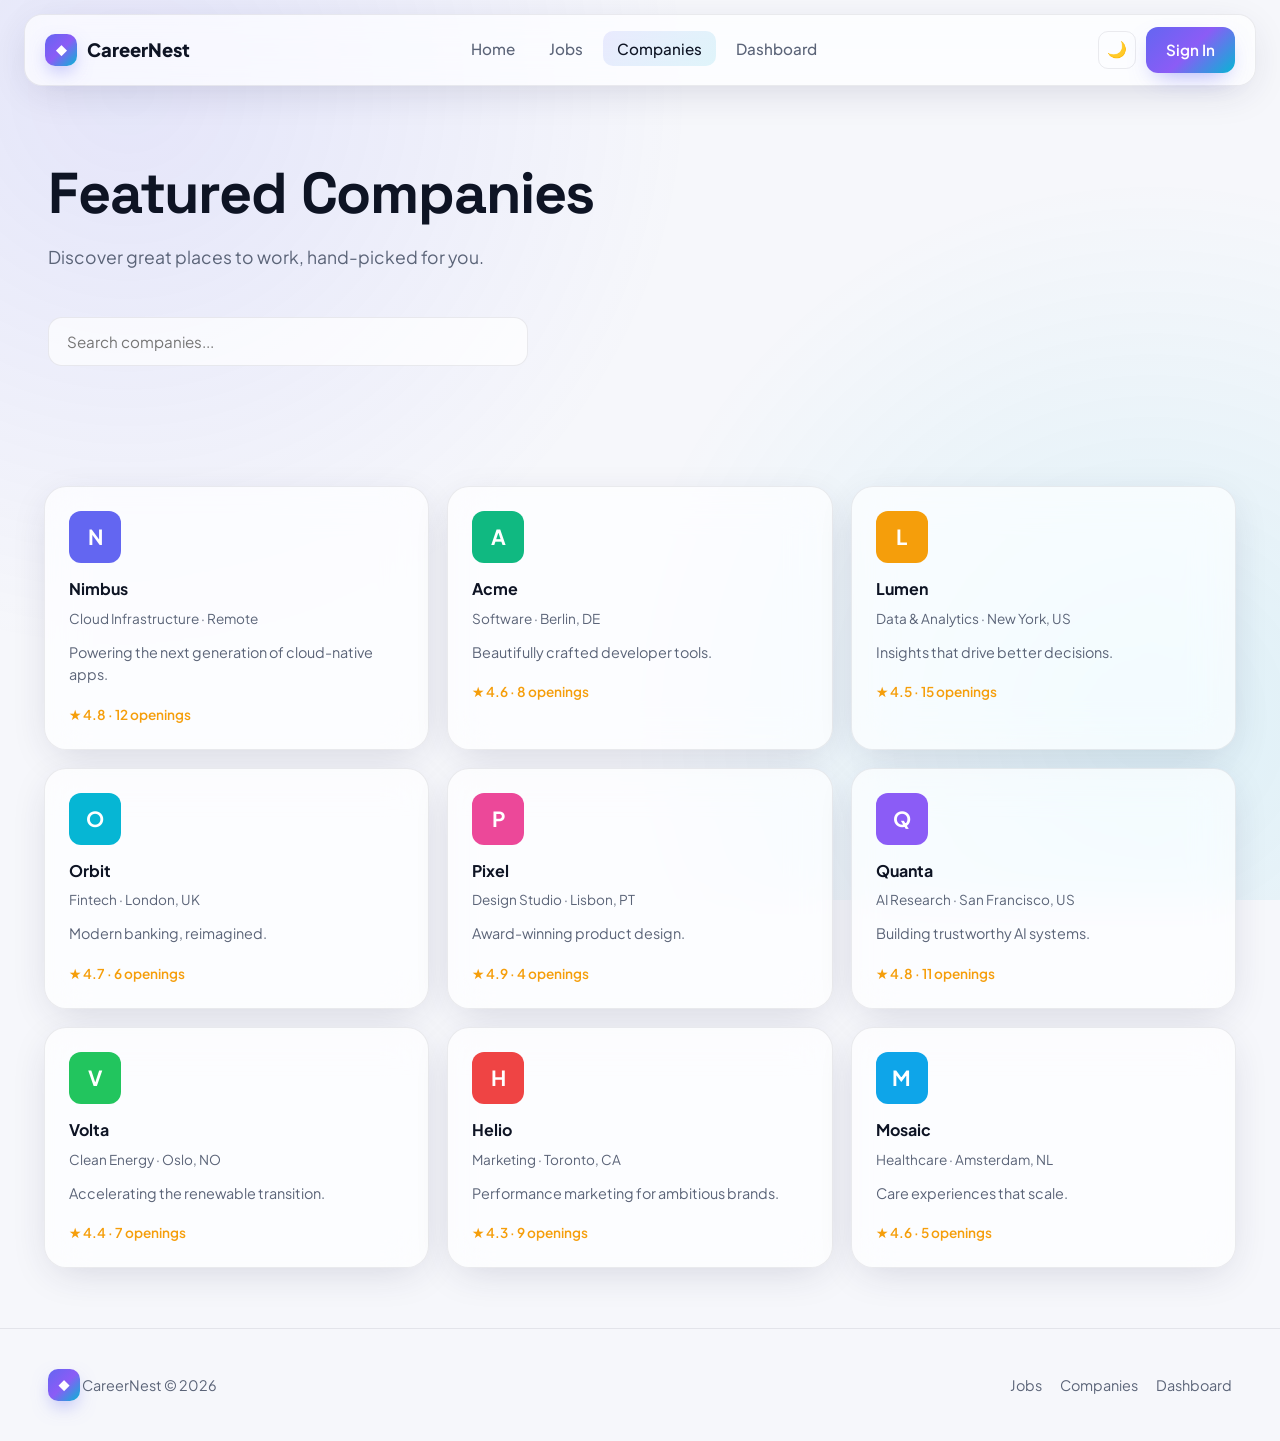
==== HTML/companies.html @ e5cb61f0 "Add files via upload" ====
<!DOCTYPE html>
<html lang="en" data-theme="light">
<head>
<meta charset="UTF-8" />
<meta name="viewport" content="width=device-width, initial-scale=1.0"/>
<title>Companies — CareerNest</title>
<meta name="description" content="Discover top companies hiring on CareerNest."/>
<link href="https://fonts.googleapis.com/css2?family=Plus+Jakarta+Sans:wght@400;500;600;700;800&family=Space+Grotesk:wght@500;600;700&display=swap" rel="stylesheet">
<link rel="stylesheet" href="/css/style.css">
<link rel="stylesheet" href="/css/responive.css">
</head>
<body>
<header class="nav-wrap">
  <nav class="nav glass">
    <a href="index.html" class="brand"><span class="brand-mark">◆</span><span>CareerNest</span></a>
    <ul class="nav-links" id="navLinks">
      <li><a href="index.html">Home</a></li>
      <li><a href="jobs.html">Jobs</a></li>
      <li><a href="companies.html" class="active">Companies</a></li>
      <li><a href="dashboard.html">Dashboard</a></li>
    </ul>
    <div class="nav-actions">
      <button id="themeToggle" class="icon-btn" aria-label="Toggle theme">🌙</button>
      <a href="dashboard.html" class="btn btn-primary">Sign In</a>
      <button id="hamburger" class="icon-btn hamburger" aria-label="Menu">☰</button>
    </div>
  </nav>
</header>
<section class="page-head">
  <div class="container">
    <h1>Featured Companies</h1>
    <p class="lead">Discover great places to work, hand-picked for you.</p>
    <input id="companySearch" class="company-search" type="text" placeholder="Search companies..."/>
  </div>
</section>
<section class="container section">
  <div id="companiesGrid" class="company-grid big"></div>
</section>
<footer class="footer">
  <div class="container foot-inner">
    <div><span class="brand-mark">◆</span> CareerNest © 2026</div>
    <div class="foot-links">
      <a href="jobs.html">Jobs</a><a href="companies.html">Companies</a><a href="dashboard.html">Dashboard</a>
    </div>
  </div>
</footer>
<button id="toTop" class="to-top" aria-label="Back to top">↑</button>
<script src="/js/app.js"></script>
<script src="/js/jobs.js"></script>
<script>
  const grid = document.getElementById('companiesGrid');
  function renderCompanies(list){
    grid.innerHTML = list.map(c => `
      <a href="jobs.html?company=${encodeURIComponent(c.name)}" class="company glass reveal">
        <div class="logo" style="background:${c.color}">${c.name[0]}</div>
        <strong>${c.name}</strong>
        <small>${c.industry} · ${c.location}</small>
        <p class="muted">${c.about}</p>
        <div class="rating">★ ${c.rating} · ${c.openings} openings</div>
      </a>
    `).join('');
    initReveal();
  }
  renderCompanies(COMPANIES);
  document.getElementById('companySearch').addEventListener('input', e => {
    const q = e.target.value.toLowerCase();
    renderCompanies(COMPANIES.filter(c => c.name.toLowerCase().includes(q) || c.industry.toLowerCase().includes(q)));
  });
</script>
</body>
</html>
---- css/style.css ----
/* === CareerNest Design System === */

:root{
  --bg: #f6f7fb;
  --bg-2: #ffffff;
  --surface: rgba(255,255,255,0.7);
  --surface-border: rgba(20,20,40,0.08);
  --text: #0e1424;
  --muted: #5b6478;
  --primary: #6366f1;
  --primary-2: #8b5cf6;
  --accent: #06b6d4;
  --success: #10b981;
  --danger: #ef4444;
  --warning: #f59e0b;
  --shadow: 0 10px 40px -10px rgba(40,40,80,0.18);
  --shadow-lg: 0 25px 60px -20px rgba(40,40,80,0.28);
  --grad: linear-gradient(135deg,#6366f1 0%, #8b5cf6 50%, #06b6d4 100%);
  --grad-soft: linear-gradient(135deg, rgba(99,102,241,0.12), rgba(6,182,212,0.12));
  --radius: 14px;
  --radius-lg: 22px;
  --transition: 250ms cubic-bezier(.4,0,.2,1);
}
[data-theme="dark"]{
  --bg: #0a0e1a;
  --bg-2: #111726;
  --surface: rgba(20,26,44,0.6);
  --surface-border: rgba(255,255,255,0.08);
  --text: #e8ecf5;
  --muted: #8b94ab;
  --shadow: 0 10px 40px -10px rgba(0,0,0,0.5);
  --shadow-lg: 0 25px 60px -20px rgba(0,0,0,0.7);
  --grad-soft: linear-gradient(135deg, rgba(99,102,241,0.18), rgba(6,182,212,0.18));
}
*{
    box-sizing:border-box;
    margin:0;
    padding:0;
}
html{
    scroll-behavior:smooth;
}
body{
  font-family:'Plus Jakarta Sans',system-ui,sans-serif;
  background:var(--bg);
  color:var(--text);
  line-height:1.55;
  min-height:100vh;
  overflow-x:hidden;
  transition:background var(--transition), color var(--transition);
}
body::before{
  content:"";
  position:fixed;
  inset:0;
  z-index:-1;
  background:
    radial-gradient(circle at 10% 10%, rgba(99,102,241,0.12), transparent 40%),
    radial-gradient(circle at 90% 80%, rgba(6,182,212,0.10), transparent 40%);
  pointer-events:none;
}
h1,
h2,
h3,
h4{
    font-family:'Space Grotesk',sans-serif;
    font-weight:700;
    letter-spacing:-0.02em;
    line-height:1.15;
}
h1{
    font-size:clamp(2.2rem, 5vw, 3.6rem);
}
h2{
    font-size:clamp(1.6rem, 3vw, 2.2rem);
}
a{
    color:inherit;
    text-decoration:none;
    transition:color var(--transition);
}
.muted{
    color:var(--muted);
}
.small{
    font-size:0.85rem;
}

/* Custom scrollbar */
::-webkit-scrollbar{
    width:10px;
    height:10px;
}
::-webkit-scrollbar-track{
    background:transparent;
}
::-webkit-scrollbar-thumb{
    background:linear-gradient(
        180deg,var(--primary),
        var(--primary-2));
    border-radius:10px;
}
.container{
    max-width:1240px;
    margin:0 auto;
    padding:0 24px;
}

/* Glass */
.glass{
  background:var(--surface);
  border:1px solid var(--surface-border);
  backdrop-filter: blur(20px) saturate(160%);
  -webkit-backdrop-filter: blur(20px) saturate(160%);
  border-radius:var(--radius-lg);
  box-shadow:var(--shadow);
}

/* NAV */
.nav-wrap{
    position:sticky;
    top:0;
    z-index:50;
    padding:14px 24px;
}
.nav{
  max-width:1240px;
  margin:0 auto;
  display:flex;
  align-items:center;
  justify-content:space-between;
  padding:12px 20px;
  border-radius:18px;
}
.brand{
    display:flex;
    align-items:center;
    gap:10px;
    font-weight:800;
    font-size:1.15rem;
}
.brand-mark{
  display:inline-grid;
  place-items:center;
  width:32px;
  height:32px;
  background:var(--grad);
  color:white;
  border-radius:10px;
  font-size:.9rem;
  box-shadow:0 8px 20px -6px rgba(99,102,241,0.6);
}
.nav-links{
    list-style:none;
    display:flex;
    gap:6px;
}
.nav-links a{
  padding:8px 14px;
  border-radius:10px;
  font-weight:500;
  font-size:0.95rem;
  color:var(--muted);
}
.nav-links a:hover{
    color:var(--text);
    background:var(--grad-soft);
}
.nav-links a.active{
    color:var(--text);
    background:var(--grad-soft);
}
.nav-actions{
    display:flex;
    align-items:center;
    gap:10px;
}
.icon-btn{
  width:38px;
  height:38px;
  border-radius:10px;
  border:1px solid var(--surface-border);
  background:transparent;
  cursor:pointer;
  font-size:1rem;
  color:var(--text);
  transition:all var(--transition);
}
.icon-btn:hover{
    background:var(--grad-soft);
}
.hamburger{
    display:none;
}

/* Buttons */
.btn{
  display:inline-flex;
  align-items:center;
  justify-content:center;
  gap:8px;
  padding:11px 20px;
  border-radius:12px;
  font-weight:600;
  font-size:0.95rem;
  border:none;
  cursor:pointer;
  transition:transform var(--transition), 
  box-shadow var(--transition), 
  background var(--transition);
}
.btn-primary{
    background:var(--grad);
    color:white;
    box-shadow:0 10px 24px -10px rgba(99,102,241,0.6);
}
.btn-primary:hover{
    transform:translateY(-2px);
    box-shadow:0 14px 30px -10px rgba(99,102,241,0.75);
}
.btn-ghost{
    background:transparent;
    color:var(--text);
    border:1px solid var(--surface-border);
}
.btn-ghost:hover{
    background:var(--grad-soft);
}
.btn-danger{
    background:rgba(239,68,68,0.12);
    color:var(--danger);
    border:1px solid rgba(239,68,68,0.3);
}
.btn-danger:hover{
    background:rgba(239,68,68,0.2);
}

/* HERO */
.hero{
    position:relative;
    padding:60px 0 80px;
    overflow:hidden;
}
.hero-bg{
  position:absolute;
  inset:0;
  z-index:-1;
  background:
    radial-gradient(800px 400px at 20% 30%, rgba(99,102,241,0.18), transparent 70%),
    radial-gradient(700px 350px at 80% 60%, rgba(6,182,212,0.15), transparent 70%);
}
.hero-inner{
    display:grid;
    grid-template-columns:1.2fr 0.8fr;
    gap:60px;
    align-items:center;
}
.pill{
  display:inline-block;
  padding:6px 14px;
  border-radius:999px;
  background:var(--grad-soft);
  font-size:0.85rem;
  font-weight:600;
  margin-bottom:20px;
  border:1px solid var(--surface-border);
}
.grad{
    background:var(--grad);
    -webkit-background-clip:text;
    background-clip:text;
    color:transparent;
}
.lead{
    color:var(--muted);
    font-size:1.1rem;
    margin:18px 0 28px;
    max-width:560px;
}
.search-card{
  display:grid;
  grid-template-columns:1fr 1fr auto;
  gap:8px;
  padding:10px;
  border-radius:18px;
  align-items:center;
}
.search-field{
    display:flex;
    align-items:center;
    gap:8px;
    padding:8px 14px;
    border-radius:12px;
}
.search-field span{
    font-size:1rem;
    opacity:0.7;
}
.search-field input{
    flex:1;
    border:none;
    background:transparent;
    font-size:0.95rem;
    color:var(--text);
    outline:none;
    font-family:inherit;
}
.search-btn{
    padding:14px 24px;
}
.tags{
    display:flex;
    gap:10px;
    align-items:center;
    margin-top:20px;
    flex-wrap:wrap;
}
.tag-label{
    font-size:0.85rem;
    color:var(--muted);
}
.tags a{
  padding:5px 12px;
  border-radius:8px;
  font-size:0.85rem;
  background:var(--surface);
  border:1px solid var(--surface-border);
}
.tags a:hover{
    background:var(--grad-soft);
}
.hero-card{
    padding:24px;
    display:flex;
    flex-direction:column;
    gap:12px;
}
.mini-job{
  display:grid;
  grid-template-columns:auto 1fr auto;
  gap:14px;
  align-items:center;
  padding:14px;
  border-radius:14px;
  background:var(--bg-2);
  border:1px solid var(--surface-border);
  transition:transform var(--transition);
}
.mini-job:hover{
    transform:translateX(4px);
}
.mini-job small{
    display:block;
    color:var(--muted);
    font-size:0.8rem;
}
.logo{
  width:42px;
  height:42px;
  border-radius:12px;
  display:grid;
  place-items:center;
  color:white;
  font-weight:700;
  font-size:1.1rem;
  flex-shrink:0;
}
.badge{
  padding:4px 10px;
  border-radius:8px;
  font-size:0.7rem;
  font-weight:700;
  background:rgba(16,185,129,0.15);
  color:var(--success);
}
.badge.alt{
    background:rgba(245,158,11,0.15);
    color:var(--warning);
}

/* STATS */
.stats{
  display:grid;
  grid-template-columns:repeat(4,1fr);
  gap:18px;
  margin-top:-40px;
  position:relative;
  z-index:1;
}
.stat{
    padding:24px;
    text-align:center;
}
.stat h3{
    font-size:2.2rem;
    background:var(--grad);
    -webkit-background-clip:text;
    background-clip:text;
    color:transparent;
}
.stat p{
    color:var(--muted);
    font-size:0.9rem;
    margin-top:4px;
}

/* SECTIONS */
.section{
    padding:80px 24px 0;
}
.section-head{
    margin-bottom:32px;
    text-align:center;
}
.section-head p{
    color:var(--muted);
    margin-top:8px;
}

/* CATEGORIES */
.cat-grid{
    display:grid;
    grid-template-columns:repeat(4,1fr);
    gap:18px;
}
.cat{
  padding:24px;
  border-radius:var(--radius-lg);
  text-align:left;
  background:var(--bg-2);
  border:1px solid var(--surface-border);
  display:flex;
  flex-direction:column;
  gap:6px;
  transition:transform var(--transition), 
  box-shadow var(--transition);
}
.cat:hover{
    transform:translateY(-6px);
    box-shadow:var(--shadow-lg);
}
.cat-ico{
    font-size:2rem;
    margin-bottom:8px;
}
.cat small{
    color:var(--muted);
    font-size:0.85rem;
}

/* COMPANIES */
.company-grid{
    display:grid;
    grid-template-columns:repeat(3,1fr);
    gap:18px;
}
.company-grid.big{
    grid-template-columns:repeat(3,1fr);
}
.company{
  padding:24px;
  display:flex;
  flex-direction:column;
  gap:6px;
  transition:transform var(--transition), 
  box-shadow var(--transition);
}
.company:hover{
    transform:translateY(-6px);
    box-shadow:var(--shadow-lg)}
.company .logo{
    width:52px;
    height:52px;
    font-size:1.3rem;
    margin-bottom:8px;
}
.company small{
    color:var(--muted);
    font-size:0.85rem;
}
.company p{
    margin-top:6px;
    font-size:0.9rem;
}
.rating{
    margin-top:12px;
    font-size:0.85rem;
    color:var(--warning);
    font-weight:600;
}

/* CTA */
.cta{
  margin-top:80px;
  padding:48px;
  display:flex;
  justify-content:space-between;
  align-items:center;
  gap:24px;
  background:var(--grad);
  color:white;
  border:none;
  flex-wrap:wrap;
}
.cta h2{
    color:white;
}
.cta p{
    opacity:0.9;
    margin-top:8px;
}
.cta-actions{
    display:flex;
    gap:12px;
}
.cta .btn-primary{
    background:white;
    color:var(--primary);
}
.cta .btn-ghost{
    color:white;
    border-color:rgba(255,255,255,0.4);
}
.cta .btn-ghost:hover{
    background:rgba(255,255,255,0.15);
}

/* PAGE HEAD */
.page-head{
    padding:60px 24px 40px;
}
.page-head h1{
    margin-bottom:8px;
}
.company-search{
  width:100%;
  max-width:480px;
  margin-top:18px;
  padding:14px 18px;
  border-radius:14px;
  border:1px solid var(--surface-border);
  background:var(--surface);
  color:var(--text);
  font-family:inherit;
  font-size:0.95rem;
  outline:none;
}

/* JOBS LAYOUT */
.jobs-layout{
    display:grid;
    grid-template-columns:280px 1fr;
    gap:28px;
    padding-bottom:80px;
}
.filters{
    padding:24px;
    height:max-content;
    position:sticky;
    top:90px;
}
.filters h3{
    margin-bottom:16px;
}
.filters label{
    display:block;
    font-size:0.85rem;
    font-weight:600;
    margin:14px 0 6px;
    color:var(--muted);
}
.filters input[type=text],
.filters select{
  width:100%;
  padding:10px 12px;
  border-radius:10px;
  border:1px solid var(--surface-border);
  background:var(--bg-2);
  color:var(--text);
  font-family:inherit;
  font-size:0.9rem;
  outline:none;
}
.filters input[type=range]{
    width:100%;
    accent-color:var(--primary);
}
.chips{
    display:flex;
    flex-wrap:wrap;
    gap:6px;
}
.chip{
  padding:6px 12px;
  border-radius:8px;
  font-size:0.8rem;
  font-weight:600;
  background:var(--bg-2);
  border:1px solid var(--surface-border);
  color:var(--text);
  cursor:pointer;
  transition:all var(--transition);
  font-family:inherit;
}
.chip:hover{
    background:var(--grad-soft);
}
.chip.active{
    background:var(--grad);
    color:white;
    border-color:transparent;
}
.chip.mini{
    font-size:0.72rem;
    padding:4px 8px;
    cursor:default;
}
#clearFilters{
    width:100%;
    margin-top:18px;
}
.list-head{
    display:flex;
    justify-content:space-between;
    align-items:center;
    margin-bottom:18px;
    color:var(--muted);
    font-size:0.9rem;
}
.sort{
    padding:8px 12px;
    border-radius:10px;
    border:1px solid var(--surface-border);
    background:var(--bg-2);
    color:var(--text);
    font-family:inherit;
    font-size:0.85rem;
    outline:none;
}
.job-list{
    display:flex;
    flex-direction:column;
    gap:14px;
}
.job-list.small{
    gap:10px;
}
.job{
  padding:20px;
  display:grid;
  grid-template-columns:1fr auto;
  gap:16px;
  align-items:center;
  transition:transform var(--transition), 
  box-shadow var(--transition);
  animation: fadeUp 0.4s ease both;
}
.job:hover{
    transform:translateY(-3px);
    box-shadow:var(--shadow-lg);
}
.job-head{
    display:flex;
    align-items:center;
    gap:14px;
}
.job-head strong{
    font-size:1.05rem;
    display:block;
}
.job-head small{
    color:var(--muted);
    font-size:0.85rem;
}
.job-meta{
    display:flex;
    flex-wrap:wrap;
    gap:6px;
    margin-top:8px;
}
.job-actions{
    display:flex;
    gap:8px;
    align-items:center;
}
.bookmark{
  width:38px;
  height:38px;
  border-radius:10px;
  border:1px solid var(--surface-border);
  background:transparent;
  cursor:pointer;
  font-size:1.1rem;
  color:var(--muted);
  transition:all var(--transition);
}
.bookmark:hover{
    color:var(--primary);
}
.bookmark.active{
    color:var(--primary);
    background:var(--grad-soft);
    border-color:transparent;
}
.empty{
    text-align:center;
    padding:60px;
    color:var(--muted);
    font-size:1rem;
}
.job.small{
    display:flex;
    flex-direction:column;
    align-items:stretch;
    gap:10px;
    padding:14px;
}
.job.small .job-actions{
    justify-content:flex-end;
}

/* MODAL */
.modal-backdrop{
  position:fixed;
  inset:0;
  z-index:100;
  background:rgba(10,14,26,0.7);
  backdrop-filter:blur(8px);
  display:flex;
  align-items:center;
  justify-content:center;
  padding:24px;
  animation:fadeIn 0.25s ease;
}
.modal{
  max-width:720px;
  width:100%;
  max-height:90vh;
  overflow-y:auto;
  padding:36px;
  position:relative;
  animation:scaleIn 0.3s ease;
}
.modal-close{
  position:absolute;
  top:16px;
  right:16px;
  width:34px;
  height:34px;
  border:none;
  background:var(--bg-2);
  border-radius:10px;
  cursor:pointer;
  font-size:1rem;
  color:var(--text);
}
.hidden{
    display:none !important;
}
.modal h2{
    margin-bottom:8px;
}
.modal h4{
    margin-top:20px;
    margin-bottom:8px;
    font-size:1rem;
}
.modal ul{
    padding-left:20px;
    color:var(--muted);
}
.modal ul li{
    margin-bottom:4px;
}
.modal-head{
    display:flex;
    gap:16px;
    align-items:center;
    margin-bottom:16px;
}
.modal-meta{
    display:flex;
    flex-wrap:wrap;
    gap:8px;
    margin:12px 0;
}
.modal-cta{
    margin-top:24px;
    display:flex;
    gap:10px;
}
.apply-form{
    display:flex;
    flex-direction:column;
    gap:14px;
    margin-top:18px;
}
.apply-form label{
    display:flex;
    flex-direction:column;
    gap:6px;
    font-weight:600;
    font-size:0.9rem;
}
.apply-form input,
.apply-form textarea{
  padding:11px 14px;
  border-radius:10px;
  border:1px solid var(--surface-border);
  background:var(--bg-2);
  color:var(--text);
  font-family:inherit;
  font-size:0.95rem;
  outline:none;
  transition:border-color var(--transition);
}
.apply-form input:focus,
.apply-form textarea:focus{
    border-color:var(--primary);
}
.success{
    padding:16px;
    border-radius:12px;
    background:rgba(16,185,129,0.12);
    color:var(--success);
    text-align:center;
    margin-top:16px;
    font-weight:600;
}

/* TABS */
.tabs{
    display:flex;
    gap:8px;
    margin-bottom:24px;
    flex-wrap:wrap;
}
.tab{
  padding:10px 18px;
  border-radius:12px;
  border:1px solid var(--surface-border);
  background:var(--surface);
  cursor:pointer;
  font-weight:600;
  font-family:inherit;
  color:var(--text);
  transition:all var(--transition);
}
.tab.active{
    background:var(--grad);
    color:white;
    border-color:transparent;
}

/* DASHBOARD */
.dash-grid{
    display:grid;
    grid-template-columns:320px 1fr;
    gap:28px;
    padding-bottom:60px;
}
.profile{
    padding:28px;
    text-align:center;
    position:sticky;
    top:90px;
    height:max-content;
}
.avatar{
  width:80px;
  height:80px;
  border-radius:50%;
  margin:0 auto 14px;
  background:var(--grad);
  color:white;
  display:grid;
  place-items:center;
  font-size:1.6rem;
  font-weight:700;
}
.profile-stats{
    display:flex;
    justify-content:space-around;
    margin:20px 0;
    padding:14px 0;
    border-top:1px solid var(--surface-border);
    border-bottom:1px solid var(--surface-border);
}
.profile-stats strong{
    display:block;
    font-size:1.4rem;
    color:var(--primary);
}
.profile-stats small{
    color:var(--muted);
    font-size:0.8rem;
}
.upload{
  display:block;
  padding:12px;
  border-radius:12px;
  border:2px dashed var(--surface-border);
  cursor:pointer;
  font-weight:600;
  transition:all var(--transition);
}
.upload:hover{
    border-color:var(--primary);
    background:var(--grad-soft);
}
.post-form{
    padding:24px;
    display:flex;
    flex-direction:column;
    gap:12px;
    height:max-content;
    position:sticky;
    top:90px;
}
.post-form h3{
    margin-bottom:8px;
}
.post-form label{
    display:flex;
    flex-direction:column;
    gap:6px;
    font-weight:600;
    font-size:0.85rem;
}
.post-form input,
.post-form select,
.post-form textarea{
  padding:10px 12px;
  border-radius:10px;
  border:1px solid var(--surface-border);
  background:var(--bg-2);
  color:var(--text);
  font-family:inherit;
  font-size:0.9rem;
  outline:none;
}
.post-form .row{
    display:grid;
    grid-template-columns:1fr 1fr;
    gap:12px;
}

/* TOAST */
.toast{
  position:fixed;
  bottom:24px;
  left:50%;
  transform:translateX(-50%);
  padding:14px 24px;
  background:var(--text);
  color:var(--bg);
  border-radius:12px;
  font-weight:600;
  z-index:200;
  box-shadow:var(--shadow-lg);
  animation:fadeUp 0.3s ease;
}

/* BACK TO TOP */
.to-top{
  position:fixed;
  bottom:24px;
  right:24px;
  width:48px;
  height:48px;
  border-radius:50%;
  border:none;
  background:var(--grad);
  color:white;
  font-size:1.3rem;
  cursor:pointer;
  opacity:0;
  pointer-events:none;
  transition:opacity var(--transition), 
  transform var(--transition);
  box-shadow:0 10px 24px -8px rgba(99,102,241,0.6);
  z-index:40;
}
.to-top.visible{
    opacity:1;
    pointer-events:auto;
}
.to-top:hover{
    transform:translateY(-4px);
}

/* FOOTER */
.footer{
    padding:40px 24px;
    margin-top:60px;
    border-top:1px solid var(--surface-border);
}
.foot-inner{
    display:flex;
    justify-content:space-between;
    align-items:center;
    flex-wrap:wrap;
    gap:16px;
    color:var(--muted);
    font-size:0.9rem;
}
.foot-links{
    display:flex;
    gap:18px;
}
.foot-links a:hover{
    color:var(--text);
}

/* REVEAL */
.reveal{
    opacity:0;
    transform:translateY(20px);
    transition:opacity 0.6s ease, transform 0.6s ease;
}
.reveal.visible{
    opacity:1;
    transform:translateY(0);
}

/* ANIMATIONS */
@keyframes fadeUp{
    from{
        opacity:0;
        transform:translateY(10px);
    }
    to{
        opacity:1;
        transform:translateY(0);
    }
}
@keyframes fadeIn{
    from{
        opacity:0;
    }
    to{
        opacity:1;
    }
}
@keyframes scaleIn{
    from{
        opacity:0;
        transform:scale(0.95);
    }
    to{
        opacity:1;
        transform:scale(1);
    }
}
---- css/responive.css ----
/* === Responsive === */

@media (max-width: 1024px){
    .hero-inner{
      grid-template-columns:1fr;
      gap:40px;
  }
    .stats{
      grid-template-columns:repeat(2,1fr);
  }
    .cat-grid{
      grid-template-columns:repeat(3,1fr);
  }
    .company-grid, 
    .company-grid.big{
      grid-template-columns:repeat(2,1fr);
  }
    .jobs-layout{
      grid-template-columns:1fr;
  }
    .filters{
      position:static;
  }
    .dash-grid{
      grid-template-columns:1fr;
  }
    .profile, 
    .post-form{
      position:static;
  }
}
@media (max-width: 720px){
    .nav-links{
    position:absolute;
    top:70px;
    left:24px;
    right:24px;
    flex-direction:column;
    background:var(--bg-2);
    border:1px solid var(--surface-border);
    border-radius:14px;
    padding:14px;
    gap:4px;
    display:none;
    box-shadow:var(--shadow-lg);
  }
    .nav-links.open{
      display:flex;
      animation:fadeUp 0.25s ease;
  }
    .nav-links a{
      display:block;
      padding:10px 14px;
  }
    .hamburger{
      display:grid;
      place-items:center;
  }
    .nav-actions .btn{
      display:none;
  }
    .search-card{
      grid-template-columns:1fr;
  }
    .search-btn{
      width:100%;
  }
    .stats{
      grid-template-columns:repeat(2,1fr);
      margin-top:0;
  }
    .stat h3{
      font-size:1.7rem;
  }
    .cat-grid{
      grid-template-columns:repeat(2,1fr);
  }
    .company-grid, 
    .company-grid.big{
      grid-template-columns:1fr;
  }
    .cta{
      flex-direction:column;
      text-align:center;
      padding:32px;
  }
    .cta-actions{
      width:100%;
      justify-content:center;
      flex-wrap:wrap;
  }
    .job{
      grid-template-columns:1fr;
      align-items:flex-start;
  }
    .job-actions{
      justify-content:flex-start;
      flex-wrap:wrap;
  }
    .modal{
      padding:24px;
  }
    .section{
      padding:60px 24px 0;
  }
    .hero{
      padding:30px 0 60px;
  }
}
@media (max-width: 420px){
    .nav-actions .icon-btn{
      width:36px;
      height:36px;
  }
    .brand span:last-child{
      display:none;
  }
    h1{
      font-size:2rem;
  }
    .stats{
      grid-template-columns:1fr;
  }
}
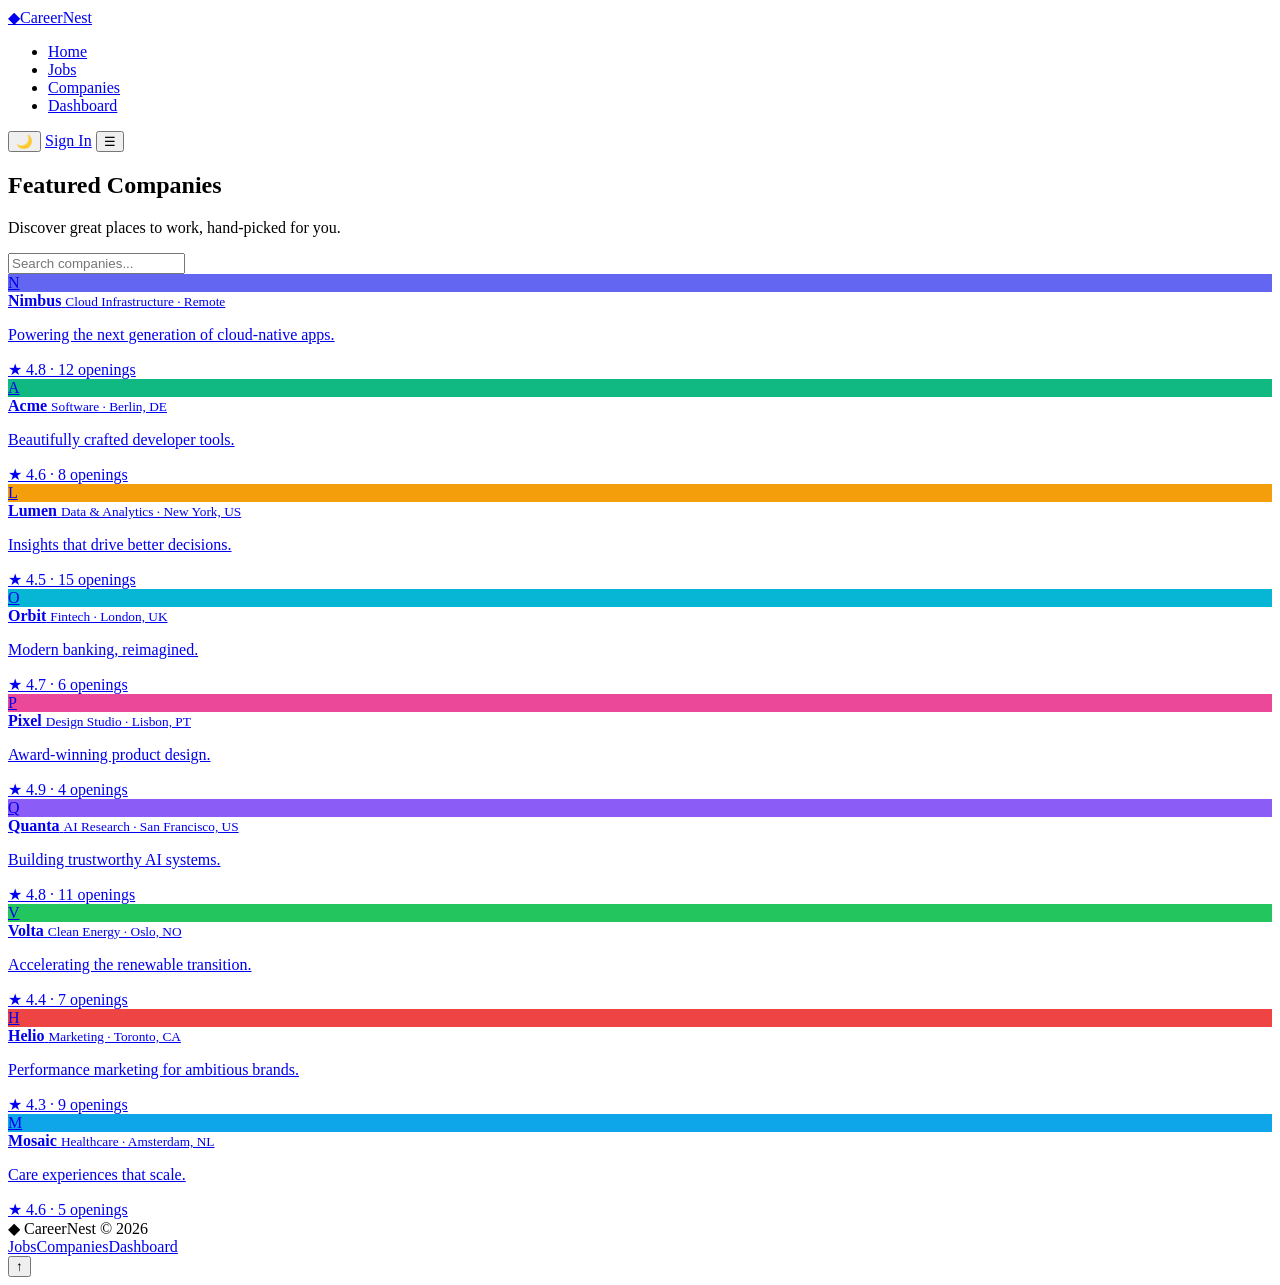
==== commit b4f3a7c6: "Update companies.html" ====
--- a/HTML/companies.html
+++ b/HTML/companies.html
@@ -6,8 +6,8 @@
 <title>Companies — CareerNest</title>
 <meta name="description" content="Discover top companies hiring on CareerNest."/>
 <link href="https://fonts.googleapis.com/css2?family=Plus+Jakarta+Sans:wght@400;500;600;700;800&family=Space+Grotesk:wght@500;600;700&display=swap" rel="stylesheet">
-<link rel="stylesheet" href="/css/style.css">
-<link rel="stylesheet" href="/css/responive.css">
+<link rel="stylesheet" href="css/style.css">
+<link rel="stylesheet" href="css/responive.css">
 </head>
 <body>
 <header class="nav-wrap">
